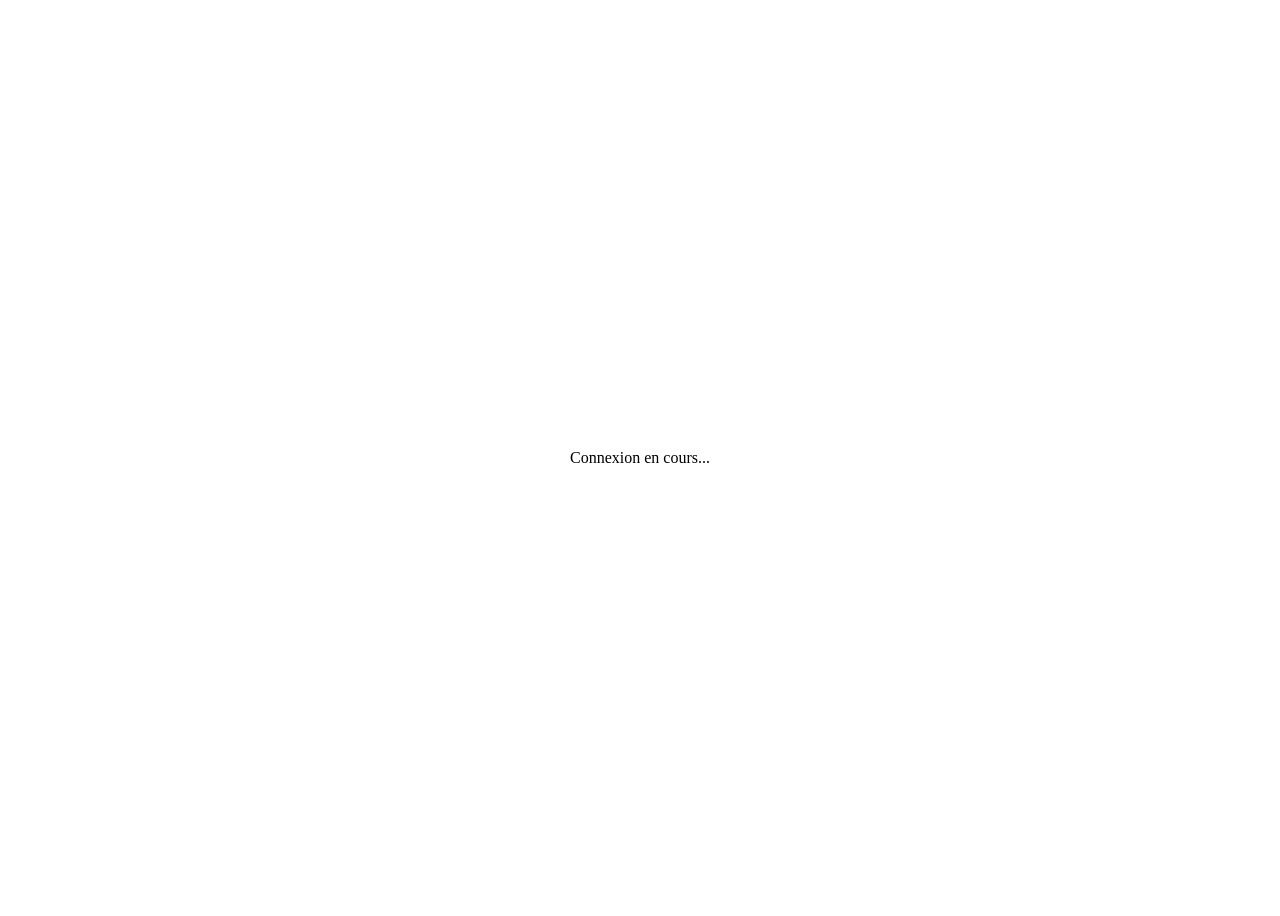
==== web/callback.html @ 76539421 "Add files via upload" ====
<!DOCTYPE html>
<html lang="fr">
<head>
    <meta charset="UTF-8">
    <title>Connexion...</title>
    <link rel="stylesheet" href="/static/css/global.css">
    <style>
        body { display:flex; align-items:center; justify-content:center; min-height:100vh; }
    </style>
</head>
<body>
    <div class="loader">
        <div class="spinner"></div>
        <span>Connexion en cours...</span>
    </div>
    <script type="module">
        import { setToken } from "/static/js/api.js";

        const params = new URLSearchParams(window.location.search);
        const token  = params.get("token");

        if (token) {
            setToken(token);
            window.location.href = "/profile.html";
        } else {
            document.querySelector(".loader span").textContent = "Erreur lors de la connexion.";
        }
    </script>
</body>
</html>
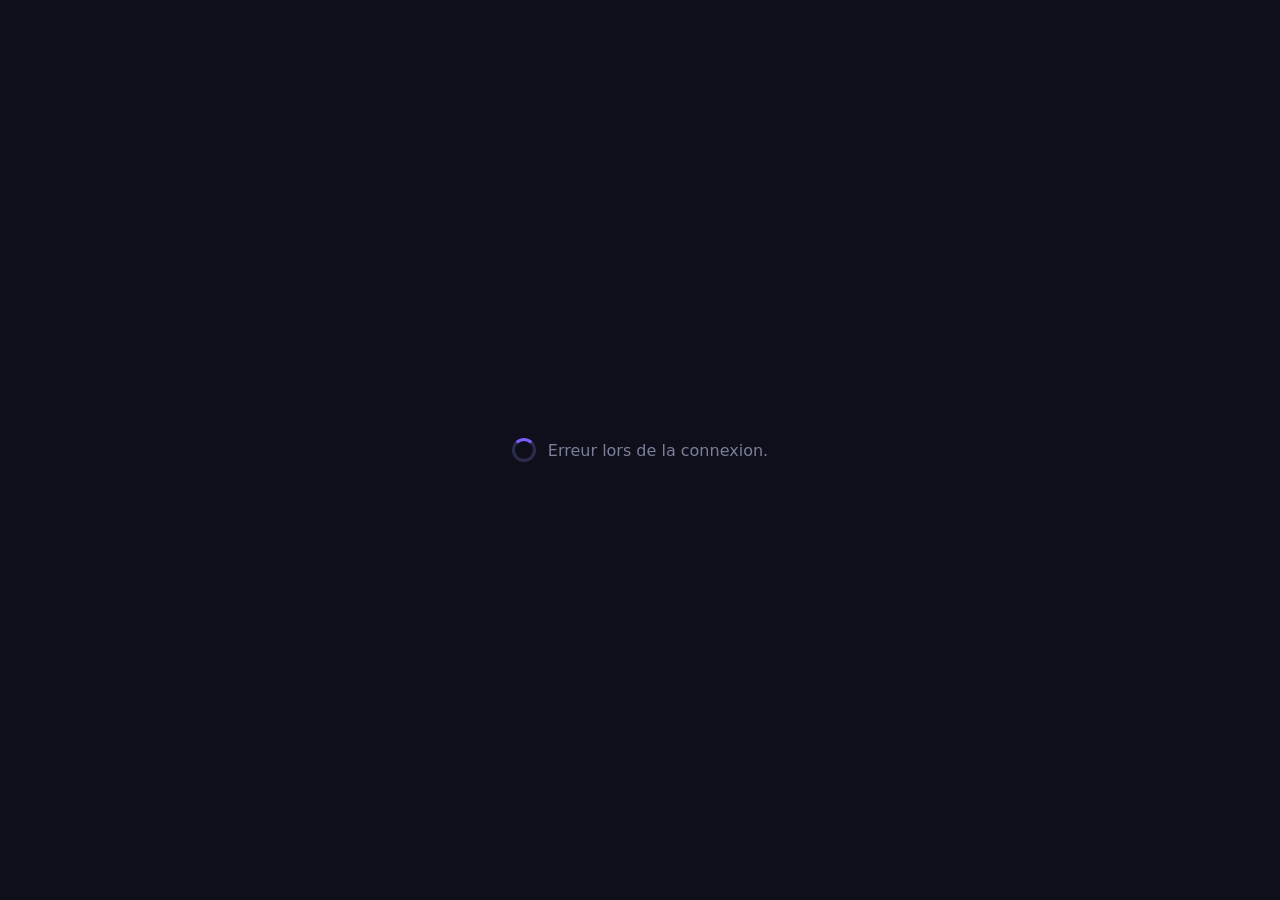
==== commit 2975ddb0: "Update callback.html" ====
--- a/web/callback.html
+++ b/web/callback.html
@@ -3,7 +3,7 @@
 <head>
     <meta charset="UTF-8">
     <title>Connexion...</title>
-    <link rel="stylesheet" href="/static/css/global.css">
+    <link rel="stylesheet" href="static/css/global.css">
     <style>
         body { display:flex; align-items:center; justify-content:center; min-height:100vh; }
     </style>
@@ -14,14 +14,14 @@
         <span>Connexion en cours...</span>
     </div>
     <script type="module">
-        import { setToken } from "/static/js/api.js";
+        import { setToken } from "./static/js/api.js";
 
         const params = new URLSearchParams(window.location.search);
         const token  = params.get("token");
 
         if (token) {
             setToken(token);
-            window.location.href = "/profile.html";
+            window.location.href = "profile.html";
         } else {
             document.querySelector(".loader span").textContent = "Erreur lors de la connexion.";
         }
--- a/web/static/css/global.css
+++ b/web/static/css/global.css
@@ -0,0 +1,190 @@
+/* ── Reset & variables ───────────────────────────────────────────────────── */
+*, *::before, *::after { box-sizing: border-box; margin: 0; padding: 0; }
+
+:root {
+    --bg:        #0e0f1a;
+    --bg2:       #161728;
+    --bg3:       #1e2035;
+    --border:    #2a2d4a;
+    --text:      #e2e4f0;
+    --muted:     #7a7f9a;
+    --accent:    #7c5cfc;
+    --accent2:   #5e42d4;
+    --gold:      #f5c542;
+    --green:     #3dd68c;
+    --red:       #f05c5c;
+    --blue:      #5ca8f0;
+
+    --radius:    10px;
+    --shadow:    0 4px 24px rgba(0,0,0,.45);
+    --font:      'Inter', system-ui, sans-serif;
+}
+
+html { font-family: var(--font); background: var(--bg); color: var(--text); }
+body { min-height: 100vh; }
+
+a { color: var(--accent); text-decoration: none; }
+a:hover { text-decoration: underline; }
+
+button {
+    cursor: pointer;
+    font-family: var(--font);
+    border: none;
+    border-radius: var(--radius);
+    padding: .55rem 1.2rem;
+    font-size: .9rem;
+    font-weight: 600;
+    transition: filter .15s, transform .1s;
+}
+button:hover  { filter: brightness(1.12); }
+button:active { transform: scale(.97); }
+
+.btn-primary  { background: var(--accent); color: #fff; }
+.btn-outline  { background: transparent; border: 1.5px solid var(--border); color: var(--text); }
+.btn-outline:hover { border-color: var(--accent); }
+.btn-danger   { background: var(--red); color: #fff; }
+.btn-gold     { background: var(--gold); color: #111; }
+
+/* ── Nav ─────────────────────────────────────────────────────────────────── */
+nav {
+    position: sticky;
+    top: 0;
+    z-index: 100;
+    background: var(--bg2);
+    border-bottom: 1px solid var(--border);
+    display: flex;
+    align-items: center;
+    gap: 1.5rem;
+    padding: 0 2rem;
+    height: 56px;
+}
+nav .logo {
+    font-weight: 800;
+    font-size: 1.1rem;
+    background: linear-gradient(135deg, var(--accent), var(--blue));
+    -webkit-background-clip: text;
+    -webkit-text-fill-color: transparent;
+    margin-right: auto;
+}
+nav a {
+    color: var(--muted);
+    font-size: .9rem;
+    font-weight: 500;
+    padding: .3rem .5rem;
+    border-radius: 6px;
+    transition: color .15s, background .15s;
+}
+nav a:hover, nav a.active { color: var(--text); background: var(--bg3); text-decoration: none; }
+
+#nav-avatar {
+    width: 32px;
+    height: 32px;
+    border-radius: 50%;
+    object-fit: cover;
+    border: 2px solid var(--accent);
+}
+#nav-username { font-size: .85rem; font-weight: 600; }
+
+/* ── Cards ───────────────────────────────────────────────────────────────── */
+.card {
+    background: var(--bg2);
+    border: 1px solid var(--border);
+    border-radius: var(--radius);
+    padding: 1.25rem 1.5rem;
+}
+.card h2 { font-size: 1rem; color: var(--muted); margin-bottom: .75rem; text-transform: uppercase; letter-spacing: .05em; font-weight: 600; }
+
+/* ── Stat badge ──────────────────────────────────────────────────────────── */
+.stat { display: flex; flex-direction: column; gap: .2rem; }
+.stat .val { font-size: 2rem; font-weight: 800; line-height: 1; }
+.stat .lbl { font-size: .75rem; color: var(--muted); text-transform: uppercase; letter-spacing: .06em; }
+
+/* ── Toast ───────────────────────────────────────────────────────────────── */
+#toast-container {
+    position: fixed;
+    bottom: 1.5rem;
+    right: 1.5rem;
+    display: flex;
+    flex-direction: column;
+    gap: .5rem;
+    z-index: 999;
+}
+.toast {
+    background: var(--bg3);
+    border: 1px solid var(--border);
+    border-left: 3px solid var(--accent);
+    padding: .75rem 1.2rem;
+    border-radius: var(--radius);
+    font-size: .9rem;
+    box-shadow: var(--shadow);
+    animation: slideIn .2s ease;
+}
+.toast.success { border-left-color: var(--green); }
+.toast.error   { border-left-color: var(--red); }
+
+@keyframes slideIn {
+    from { opacity: 0; transform: translateX(20px); }
+    to   { opacity: 1; transform: translateX(0); }
+}
+
+/* ── Loader ──────────────────────────────────────────────────────────────── */
+.loader {
+    display: flex;
+    align-items: center;
+    justify-content: center;
+    min-height: 200px;
+    color: var(--muted);
+    gap: .75rem;
+}
+.spinner {
+    width: 24px;
+    height: 24px;
+    border: 3px solid var(--border);
+    border-top-color: var(--accent);
+    border-radius: 50%;
+    animation: spin .7s linear infinite;
+}
+@keyframes spin { to { transform: rotate(360deg); } }
+
+/* ── Page wrapper ────────────────────────────────────────────────────────── */
+.page { max-width: 1100px; margin: 0 auto; padding: 2rem 1.5rem; }
+
+/* ── Grid utilities ──────────────────────────────────────────────────────── */
+.grid-2 { display: grid; grid-template-columns: repeat(2, 1fr); gap: 1rem; }
+.grid-3 { display: grid; grid-template-columns: repeat(3, 1fr); gap: 1rem; }
+.grid-4 { display: grid; grid-template-columns: repeat(4, 1fr); gap: 1rem; }
+
+@media (max-width: 768px) {
+    .grid-2, .grid-3, .grid-4 { grid-template-columns: 1fr; }
+    nav { padding: 0 1rem; gap: 1rem; }
+    .page { padding: 1rem; }
+}
+
+/* ── Progress bar ────────────────────────────────────────────────────────── */
+.progress-bar {
+    height: 8px;
+    background: var(--bg3);
+    border-radius: 99px;
+    overflow: hidden;
+}
+.progress-bar .fill {
+    height: 100%;
+    background: linear-gradient(90deg, var(--accent), var(--blue));
+    border-radius: 99px;
+    transition: width .4s ease;
+}
+
+/* ── Tag / badge ──────────────────────────────────────────────────────────── */
+.tag {
+    display: inline-block;
+    padding: .2rem .6rem;
+    border-radius: 99px;
+    font-size: .75rem;
+    font-weight: 700;
+    background: var(--bg3);
+    color: var(--muted);
+    border: 1px solid var(--border);
+}
+.tag.purple { background: rgba(124,92,252,.2); color: var(--accent); border-color: var(--accent); }
+.tag.gold   { background: rgba(245,197,66,.15); color: var(--gold); border-color: var(--gold); }
+.tag.green  { background: rgba(61,214,140,.15); color: var(--green); border-color: var(--green); }
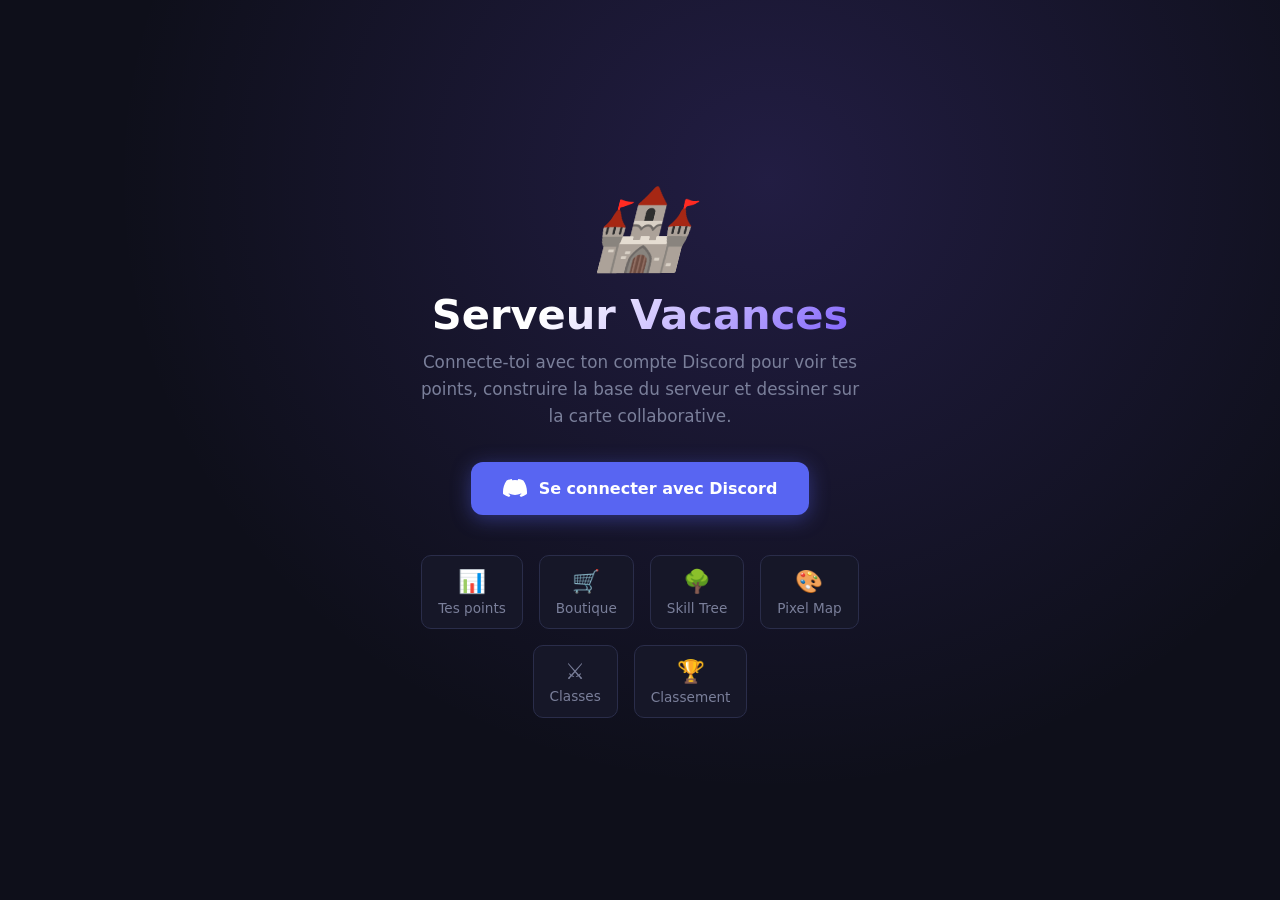
==== commit 5bf4f074: "Update callback.html" ====
--- a/web/callback.html
+++ b/web/callback.html
@@ -2,28 +2,30 @@
 <html lang="fr">
 <head>
     <meta charset="UTF-8">
-    <title>Connexion...</title>
+    <title>Connexion en cours...</title>
     <link rel="stylesheet" href="static/css/global.css">
-    <style>
-        body { display:flex; align-items:center; justify-content:center; min-height:100vh; }
-    </style>
 </head>
 <body>
     <div class="loader">
         <div class="spinner"></div>
-        <span>Connexion en cours...</span>
+        <span>Finalisation de la connexion avec Discord...</span>
     </div>
+
     <script type="module">
         import { setToken } from "./static/js/api.js";
 
-        const params = new URLSearchParams(window.location.search);
-        const token  = params.get("token");
+        // Récupérer le token depuis les paramètres de l'URL (?token=...)
+        const urlParams = new URLSearchParams(window.location.search);
+        const token = urlParams.get('token');
 
         if (token) {
+            // Sauvegarder le jeton dans le localStorage via ton api.js
             setToken(token);
+            // Rediriger vers le profil du joueur
             window.location.href = "profile.html";
         } else {
-            document.querySelector(".loader span").textContent = "Erreur lors de la connexion.";
+            alert("Erreur d'authentification : Aucun jeton reçu.");
+            window.location.href = "index.html";
         }
     </script>
 </body>
